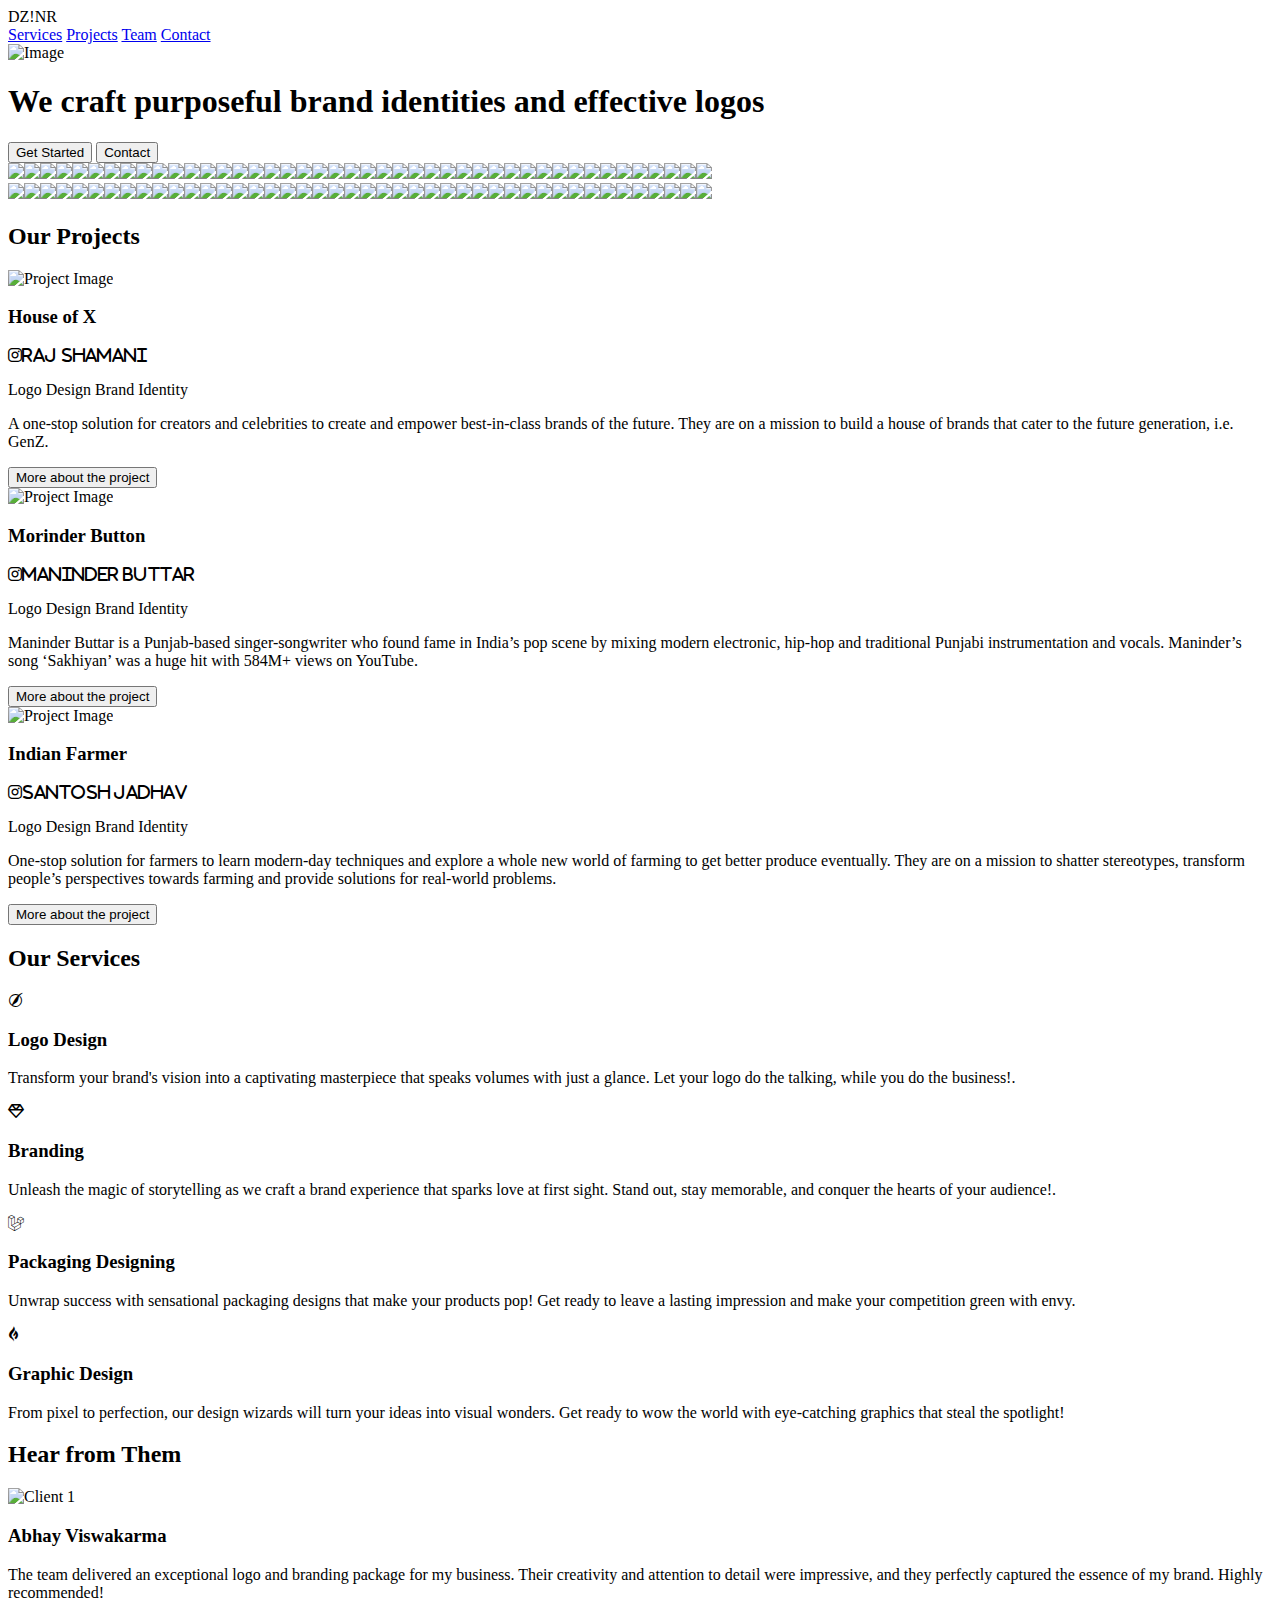
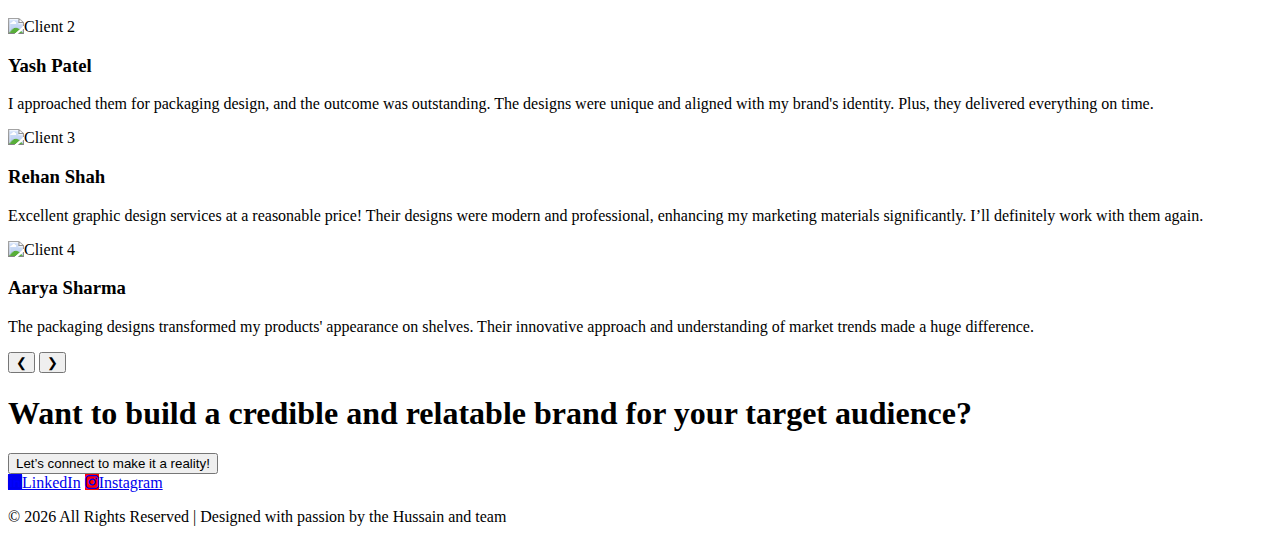
==== index.html @ 98ff3cf0 "Add files via upload" ====
<!DOCTYPE html>
<html lang="en">
<head>
    <meta charset="UTF-8">
    <meta name="viewport" content="width=device-width, initial-scale=1.0">
    <title>DZINR - Branding Website</title>
    <link rel="stylesheet" href="sty.css">
    <link href="https://fonts.googleapis.com/css2?family=Poppins:wght@400;500;600;700&display=swap" rel="stylesheet">
    <link rel="stylesheet" href="css/styles.css">
    <link rel="stylesheet" href="css/icon.css">
   <!-- Icon.   -->
  <link href="https://cdnjs.cloudflare.com/ajax/libs/font-awesome/6.0.0-beta3/css/all.min.css" rel="stylesheet">

</head>
<body>
    <!-- Header -->
    <header>
    <div class="logo">DZ!NR</div>
    <nav class="navbar">
        <a href="#services">Services</a>
        <a href="#projects">Projects</a>
        <a href="#team">Team</a>
        <a href="contact.html">Contact</a>
    </nav>
    <div class="hamburger">
        <span></span>
        <span></span>
        <span></span>
    </div>
</header>

    <!-- Hero Section -->
    <section class="hero">
        <img src="img/im.png" alt="Image" class="hero-image">
        <h1>We craft purposeful brand identities and effective logos</h1>
        <div class="hero-buttons">
            <button class="btn-primary">Get Started</button>
            <button class="btn-secondary">Contact</button>
        </div>
    </section>

    <!-- Infinity Loop Section -->
     <div class="bg">
        <div class="row-container">
            <div class="row icons-left-right"></div>
            <div class="row icons-right-left"></div>
        </div>
    </div>

    <!-- Projects -->
    <section id="projects" class="projects">
        <h2>Our Projects</h2>        
    <section class="project-section">
        <div class="project-card">
            <img src="img/example1.gif" alt="Project Image" class="project-image">
            <h3>House of X</h3>
            <p class="author">
                 <i class="fa-brands fa-instagram ig">Raj Shamani</i> 
            </p>
            <div class="tags">
                <span class="tag">Logo Design</span>
                <span class="tag">Brand Identity</span>
            </div>
            <p class="description">
                A one-stop solution for creators and celebrities to create and empower best-in-class brands of the future. They are on a mission to build a house of brands that cater to the future generation, i.e. GenZ.
            </p>
            <button class="project-button">More about the project</button>
        </div>

        <div class="project-card">
            <img src="img/example2.gif" alt="Project Image" class="project-image">
            <h3>Morinder Button</h3>
            <p class="author">
                <i class="fa-brands fa-instagram ig">Maninder Buttar</i> 
            </p>
            <div class="tags">
                <span class="tag">Logo Design</span>
                <span class="tag">Brand Identity</span>
            </div>
            <p class="description">
                Maninder Buttar is a Punjab-based singer-songwriter who found fame in India’s pop scene by mixing modern electronic, hip-hop and traditional Punjabi instrumentation and vocals. Maninder’s song ‘Sakhiyan’ was a huge hit with 584M+ views on YouTube.
            </p>
            <button class="project-button">More about the project</button>
        </div>

        <div class="project-card">
            <img src="img/example3.gif" alt="Project Image" class="project-image">
            <h3>Indian Farmer</h3>
            <p class="author">
                 <i class="fa-brands fa-instagram ig">Santosh Jadhav</i> 
            </p>
            <div class="tags">
                <span class="tag">Logo Design</span>
                <span class="tag">Brand Identity</span>
            </div>
            <p class="description">
                One-stop solution for farmers to learn modern-day techniques and explore a whole new world of farming to get better produce eventually. They are on a mission to shatter stereotypes, transform people’s perspectives towards farming and provide solutions for real-world problems.
            </p>
            <button class="project-button">More about the project</button>
        </div>
     </section>
    </section>

    <!-- Services -->
    <section id="services" class="services">
        <h2>Our Services</h2>
        <div class="service-container">
            <div class="service-card">
                <i class="fa-brands fa-pied-piper custom-icon"></i>
                <h3>Logo Design</h3>
                <p>Transform your brand's vision into a captivating masterpiece that speaks volumes with just a glance. Let your logo do the talking, while you do the business!.</p>
            </div>
            <div class="service-card">
                <i class="fa-regular fa-gem custom-icon"></i>
                <h3>Branding</h3>
                <p>Unleash the magic of storytelling as we craft a brand experience that sparks love at first sight. Stand out, stay memorable, and conquer the hearts of your audience!.</p>
            </div>
            <div class="service-card">
                <i class="fa-brands fa-laravel custom-icon" ></i>
                <h3>Packaging Designing</h3>
                <p>Unwrap success with sensational packaging designs that make your products pop! Get ready to leave a lasting impression and make your competition green with envy.</p>
            </div>
            <div class="service-card">
                <i class="fa-brands fa-gripfire custom-icon"></i>
                <h3>Graphic Design</h3>
                <p>From pixel to perfection, our design wizards will turn your ideas into visual wonders. Get ready to wow the world with eye-catching graphics that steal the spotlight!</p>
            </div>
        </div>
    </section>

    <!-- Review section -->
    <section id="testimonials" class="testimonials">
    <h2>Hear from Them</h2>
    <div class="slideshow-container">
        <div class="review-card">
            <img src="img/c1.jpg" alt="Client 1" class="Cimg">
            <h3>Abhay Viswakarma</h3>
            <p>The team delivered an exceptional logo and branding package for my business. Their creativity and attention to detail were impressive, and they perfectly captured the essence of my brand. Highly recommended!</p>
        </div>
        <div class="review-card">
            <img src="img/c2.jpg" alt="Client 2" class="Cimg">
            <h3>Yash Patel</h3>
            <p>I approached them for packaging design, and the outcome was outstanding. The designs were unique and aligned with my brand's identity. Plus, they delivered everything on time.</p>
        </div>
        <div class="review-card">
            <img src="img/c3.jpg" alt="Client 3" class="Cimg">
            <h3>Rehan Shah</h3>
            <p>Excellent graphic design services at a reasonable price! Their designs were modern and professional, enhancing my marketing materials significantly. I’ll definitely work with them again.</p>
        </div>
        <div class="review-card">
            <img src="img/c4.jpg" alt="Client 4" class="Cimg">
            <h3>Aarya Sharma</h3>
            <p>The packaging designs transformed my products' appearance on shelves. Their innovative approach and understanding of market trends made a huge difference.</p>
        </div>
        <button class="prev" onclick="changeSlide(-1)">&#10094;</button>
        <button class="next" onclick="changeSlide(1)">&#10095;</button>
    </div>
</section>
        
    

    <div class="lastp">
    <h1>Want to build a credible and relatable brand for your target audience?</h1>
    <button onclicked="contact.html" class="btnls">Let’s connect to make it a reality!</button>
    </div>
                  
  <!-- Footer Section -->
  <section class="footer">
       <div class="social-links" >
            <a href="#"><i class="fa-brands fa-linkedin" style=" background-color: blue;"></i>LinkedIn</a>
            <a href="#"><i class="fa-brands fa-instagram" style="background-color: red;"></i>Instagram</a>
        </div>
    <div class="container">
      <p>&copy; <span id="displayYear"></span> All Rights Reserved | Designed with passion by the Hussain and team</p>
    </div>
  </section>
  <!-- End Footer Section -->
     
    <script>
     function getYear() {
    var currentDate = new Date();
    var currentYear = currentDate.getFullYear();
    document.querySelector("#displayYear").innerHTML = currentYear;
}

getYear();
      </script>

    <script src="script.js"></script>
</body>
</html>
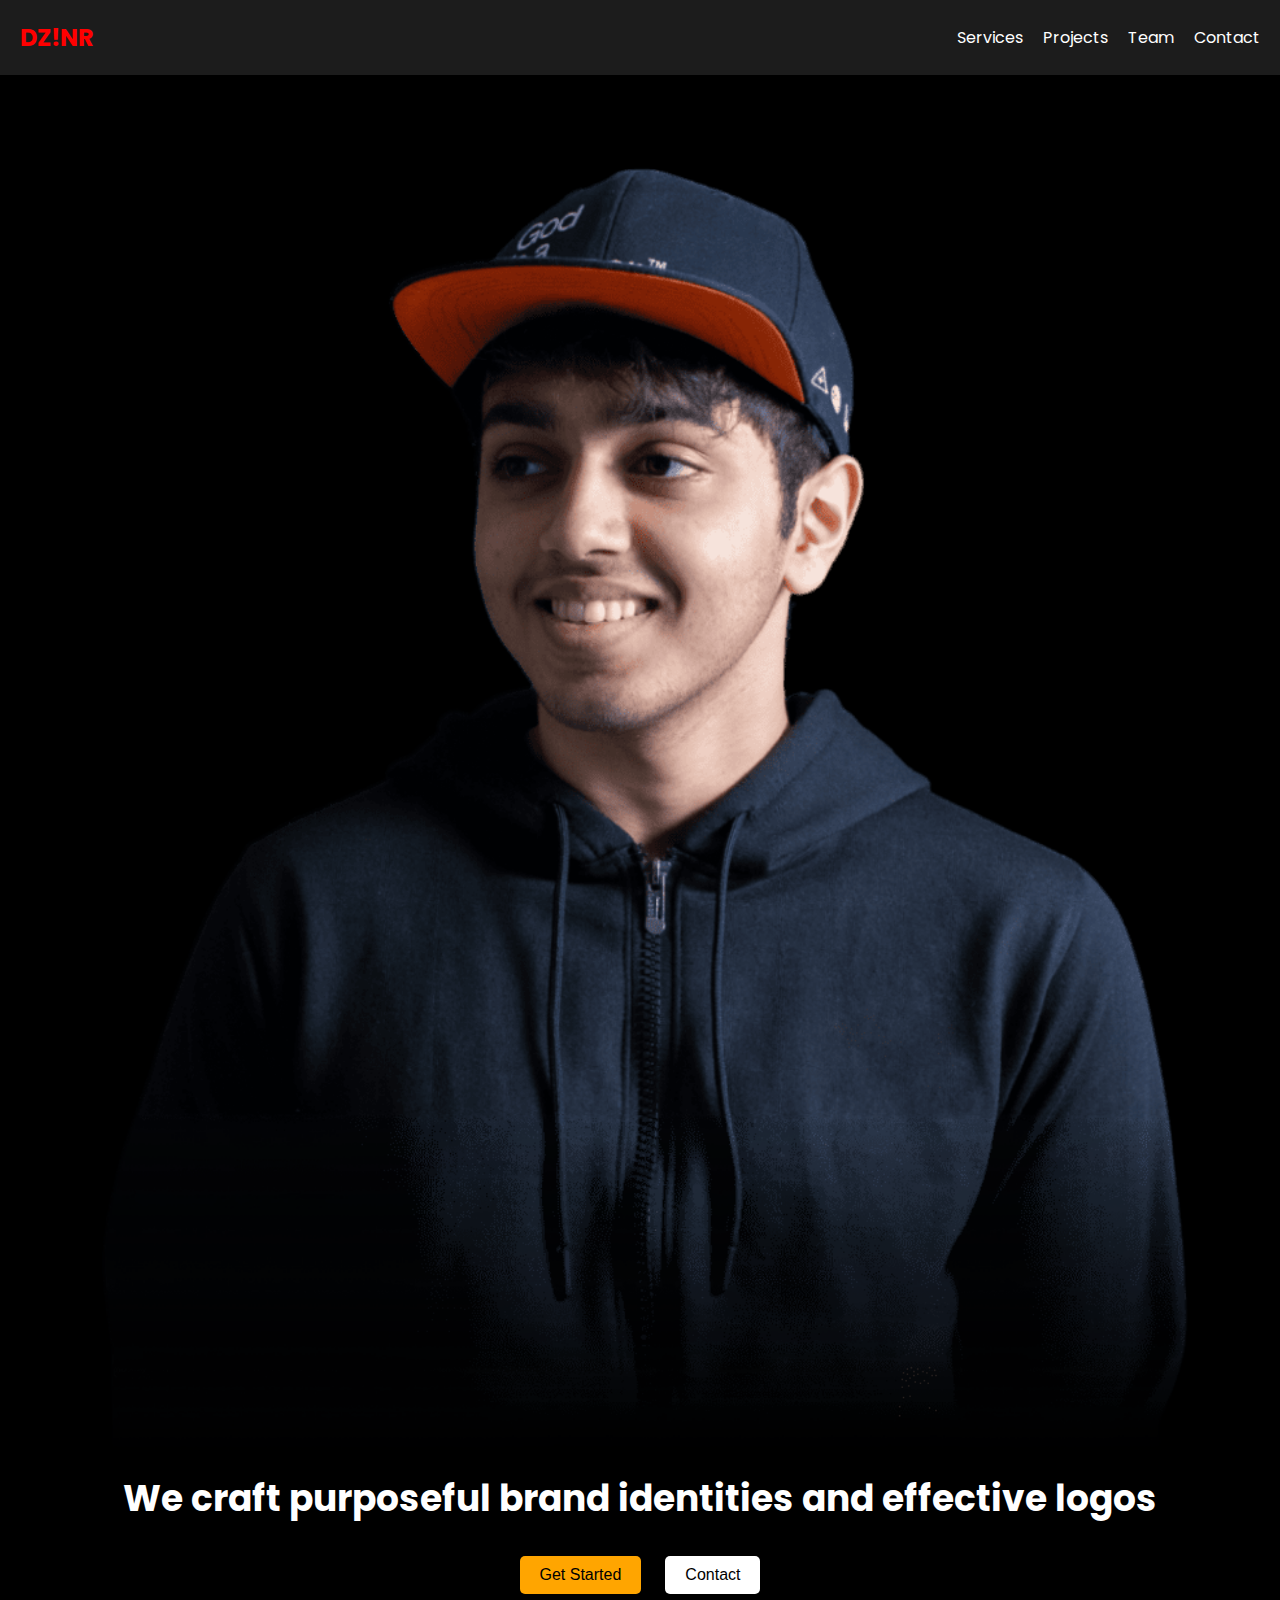
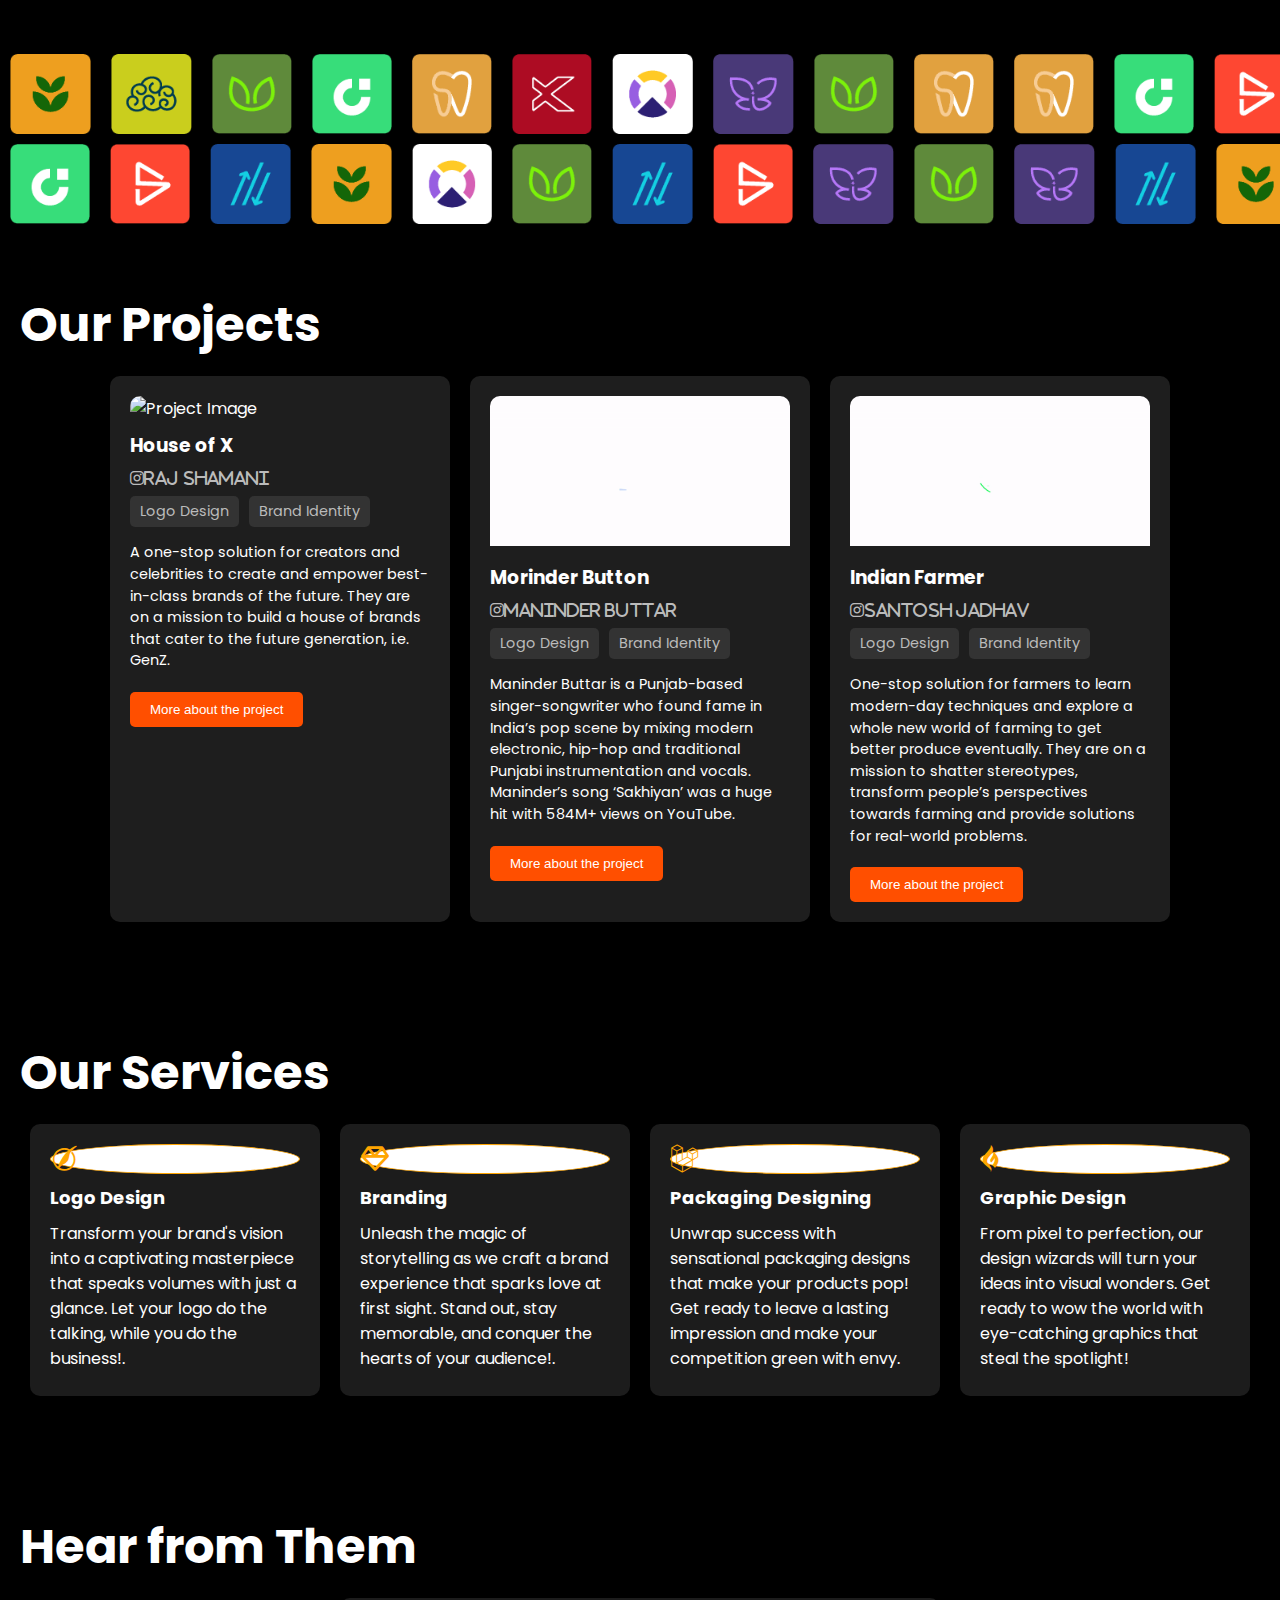
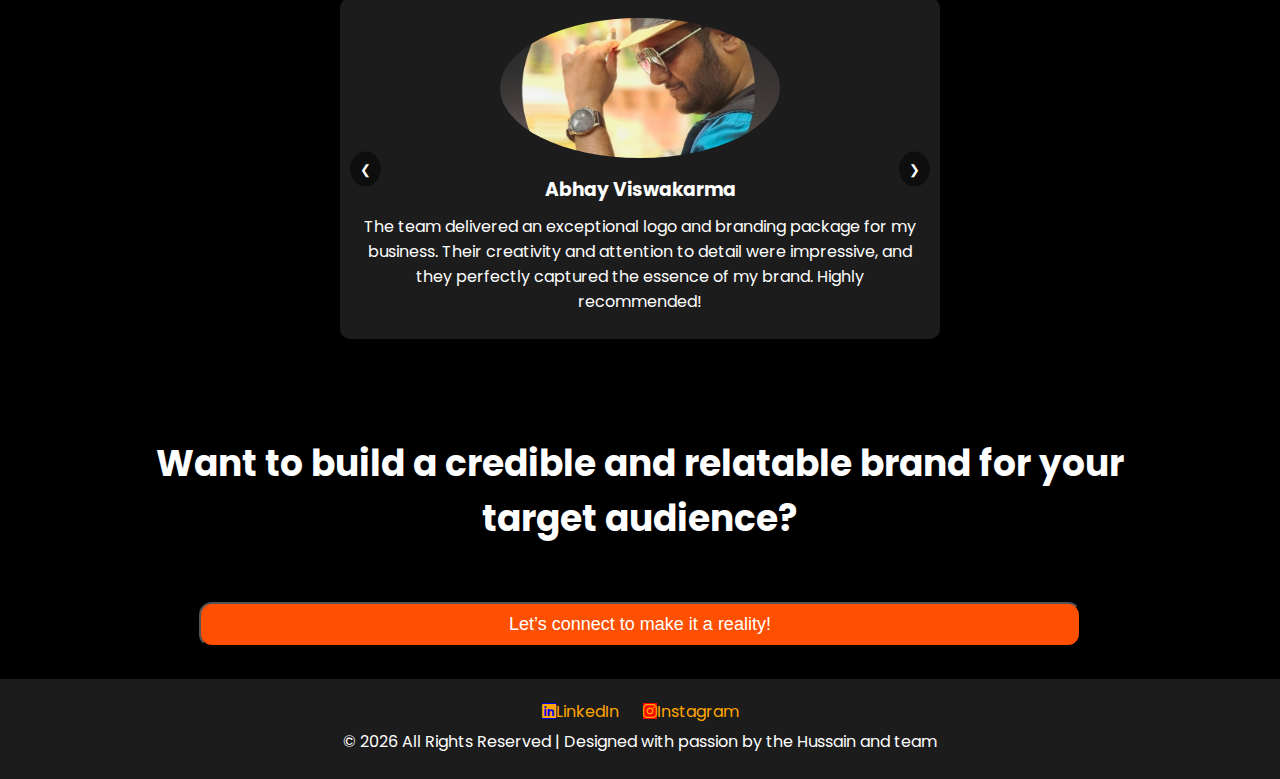
==== commit 780bee84: "Update index.html" ====
--- a/index.html
+++ b/index.html
@@ -35,7 +35,7 @@
         <h1>We craft purposeful brand identities and effective logos</h1>
         <div class="hero-buttons">
             <button class="btn-primary">Get Started</button>
-            <button class="btn-secondary">Contact</button>
+            <button onclick="window.location.href='contact.html';" class="btn-secondary">Contact</button>
         </div>
     </section>
 
@@ -161,7 +161,7 @@
 
     <div class="lastp">
     <h1>Want to build a credible and relatable brand for your target audience?</h1>
-    <button onclicked="contact.html" class="btnls">Let’s connect to make it a reality!</button>
+    <button onclick="window.location.href='contact.html';" class="btnls">Let’s connect to make it a reality!</button>
     </div>
                   
   <!-- Footer Section -->
@@ -188,4 +188,4 @@
 
     <script src="script.js"></script>
 </body>
-</html>+</html>
--- a/css/styles.css
+++ b/css/styles.css
@@ -0,0 +1,413 @@
+/* General Styles */
+body {
+    font-family: 'Poppins', sans-serif;
+    margin: 0;
+    padding: 0;
+    color: white;
+    background-color: black;
+}
+
+h1, h2, h3 {
+    margin: 10px 0;
+}
+
+p {
+    margin: 5px 0;
+}
+.custom-icon {
+   color: orange; 
+   font-size: 28px; 
+   background-color: white; 
+   border-radius: 50%; 
+   border: 1px solid orange; 
+}
+ 
+
+ /* Navbar */
+header {
+    display: flex;
+    justify-content: space-between;
+    align-items: center;
+    padding: 20px;
+    background-color: #1c1c1c;
+    position: sticky;
+    top: 0;
+    z-index: 1000;
+}
+
+header .logo {
+    font-size: 24px;
+    font-weight: bold;
+    color: red;
+}
+
+header .navbar {
+    display: flex;
+    gap: 20px;
+}
+
+header .navbar a {
+    text-decoration: none;
+    color: white;
+    font-size: 16px;
+    transition: color 0.3s;
+}
+
+header .navbar a:hover {
+    color: orange;
+}
+
+/* Hamburger Menu */
+.hamburger {
+    display: none;
+    flex-direction: column;
+    gap: 5px;
+    cursor: pointer;
+}
+
+.hamburger span {
+    display: block;
+    width: 25px;
+    height: 3px;
+    background-color: white;
+    transition: transform 0.3s ease;
+}
+
+/* Responsive Styles */
+@media (max-width: 768px) {
+    header .navbar {
+        display: none; /* Hide navbar links */
+        flex-direction: column;
+        gap: 10px;
+        position: absolute;
+        top: 70px;
+        right: 20px;
+        width: 80%;
+        background-color: #1c1c1c;
+        padding: 20px;
+        border-radius: 8px;
+        box-shadow: 0 4px 6px rgba(0, 0, 0, 0.3);
+    }
+
+    header .navbar.active {
+        display: flex; /* Show navbar links on toggle */
+    }
+
+    .hamburger {
+        display: flex; /* Show hamburger menu icon */
+    }
+
+    .hamburger.active span:nth-child(1) {
+        transform: rotate(45deg) translate(5px, 5px);
+    }
+
+    .hamburger.active span:nth-child(2) {
+        opacity: 0; /* Hide middle bar */
+    }
+
+    .hamburger.active span:nth-child(3) {
+        transform: rotate(-45deg) translate(5px, -5px);
+    }
+}
+
+/* Hero Section */
+.hero {
+    text-align: center;
+    padding: 50px;
+    background-color: #black;
+}
+
+.hero img{
+    width:100%;
+}
+.hero h1 {
+    font-size: 36px;
+    margin-bottom: 20px;
+}
+
+.hero-buttons button {
+    margin: 10px;
+    padding: 10px 20px;
+    border: none;
+    background-color: orange;
+    color: black;
+    cursor: pointer;
+    font-size: 16px;
+    border-radius: 5px;
+}
+
+.hero-buttons .btn-secondary {
+    background-color: white;
+    color: black;
+}
+
+/* Projects Section */
+.projects {
+    padding: 50px 20px;
+    text-align: left;
+}
+
+.project-container {
+    display: flex;
+    justify-content: center;
+    gap: 20px;
+    flex-wrap: wrap;
+}
+
+.project-card {
+    background-color: #1c1c1c;
+    padding: 20px;
+    border-radius: 10px;
+    width: 250px;
+}
+
+/* Services Section */
+.services {
+    padding: 50px 20px;
+    text-align: left;
+}
+.services h3{
+    font-weight:bold; 
+    font-size:18px;
+}
+.service-container {
+    display: flex;
+    justify-content: center;
+    gap: 20px;
+    flex-wrap: wrap;
+}
+
+.service-card {
+    background-color: #1c1c1c;
+    padding: 20px;
+    border-radius: 10px;
+    width: 250px;
+}
+.service-card i{
+    display:block;
+    margin-bottom: 5px;
+}
+
+.service-card:hover {
+    transform: translateY(-3px);
+    box-shadow: 0 0 10px rgba(255, 79, 0, 0.3), 
+                0 0 5px rgba(255, 79, 0, 0.2) inset;
+}
+
+
+/* OUR Project*/
+.project-section {
+    display: flex;
+    flex-wrap: wrap;
+    gap: 20px;
+    justify-content: center;
+}
+
+.project-card {
+    background: #1e1e1e;
+    border-radius: 10px;
+    box-shadow: 0 4px 6px rgba(0, 0, 0, 0.3);
+    overflow: hidden;
+    width: 300px;
+    text-align: left;
+    padding: 20px;
+    transition: transform 0.3s ease;
+}
+
+.project-card:hover {
+    transform: translateY(-10px);
+}
+
+.project-image {
+    width: 100%;
+    height: 150px;
+    object-fit: cover;
+    border-radius: 10px 10px 0 0;
+}
+
+h2 {
+    font-size: 3em;
+    margin: 15px 0;
+    font-weigth:bold;
+    display: flex;
+    flex-direction: left;
+    
+}
+
+.author {
+    display: flex;
+    align-items: center;
+    justify-content: left;
+    gap: 10px;
+    margin-bottom: 10px;
+    color: #bbbbbb;
+}
+
+.tags {
+    display: flex;
+    gap: 10px;
+    justify-content: left;
+    flex-wrap: wrap;
+    margin-bottom: 15px;
+}
+
+.tag {
+    background: #333333;
+    border-radius: 5px;
+    padding: 5px 10px;
+    font-size: 0.9rem;
+    color: #bbbbbb;
+}
+
+.description {
+    font-size: 0.9rem;
+    line-height: 1.5;
+    margin-bottom: 20px;
+}
+
+.project-button {
+    background: #ff4f00;
+    color: #ffffff;
+    border: none;
+    margin: 0px auto;  
+    padding: 10px 20px;
+    border-radius: 5px;
+    cursor: pointer;
+    transition: background 0.3s ease;
+}
+
+.project-button:hover {
+    background: #ff6f30;
+}
+.project-card {
+    background: #1e1e1e;
+    border-radius: 10px;
+    box-shadow: 0 4px 6px rgba(0, 0, 0, 0.3);
+    overflow: hidden;
+    width: 300px;
+    text-align: left;
+    padding: 20px;
+    transition: transform 0.3s ease, box-shadow 0.3s ease;
+}
+    
+
+.project-card:hover {
+    transform: translateY(-10px);
+    box-shadow: 0 0 10px rgba(255, 255, 255, 0.3), 
+                0 0 5px rgba(255, 255, 255, 0.2) inset;
+}
+/*End OF Project*/
+/* last button*/
+.lastp{
+   padding: 7px 10px;
+   margin: 5px 0px;
+   display: flex;
+   flex-direction: column;
+   justify-contain: center;
+   align-item: center;
+   text-align:center;
+}
+.lastp h1{
+    font-size: 36px;
+    margin-bottom: 20px;
+    padding: 2% 10%;
+}
+.btnls{
+    margin: 10px auto;
+    text-align:center;
+    background-color: #ff4f00;
+    color: #ffffff;
+    cursor:pointer;
+    border-radius: 13px;
+    width:70%;
+    padding: 10px 6px;
+    font-weigth: bold;
+    font-size: 18px;
+    margin-bottom: 20px;
+
+}
+.btnls:hover {
+    background: #ff6f30;
+}
+
+/* Testimonials Section */
+.testimonials {
+    padding: 50px 20px;
+    text-align: center;
+}
+
+.slideshow-container {
+    position: relative;
+    max-width: 600px;
+    margin: auto;
+    overflow: hidden;
+}
+
+.review-card {
+    display: none;
+    text-align: center;
+    background-color: #1c1c1c;
+    color: #fff;
+    padding: 20px;
+    border-radius: 10px;
+    width: 100%;
+    box-sizing: border-box;
+}
+
+.review-card.active {
+    display: block;
+}
+
+.review-card img {
+    width: 50%;
+    height: 140px;
+    object-fit: cover;
+    border-radius: 50%;
+}
+
+.review-card h3 {
+    font-weight: bold;
+}
+
+.prev, .next {
+    position: absolute;
+    top: 50%;
+    transform: translateY(-50%);
+    background-color: rgba(0, 0, 0, 0.5);
+    color: white;
+    border: none;
+    padding: 10px;
+    cursor: pointer;
+    border-radius: 50%;
+}
+
+.prev {
+    left: 10px;
+}
+
+.next {
+    right: 10px;
+}
+
+.prev:hover, .next:hover {
+    background-color: #333;
+}
+
+/*  Footer */
+.footer {
+    text-align: center;
+    padding: 20px;
+    background-color: #1c1c1c;
+}
+
+.footer a {
+    color: orange;
+    text-decoration: none;
+}
+
+.footer .social-links a {
+    margin: 0 10px;
+    text-decoration: none;
+    color: orange;
+}
+
--- a/css/icon.css
+++ b/css/icon.css
@@ -0,0 +1,59 @@
+/* Background container styling */
+.Bg {
+    background-color: #1c1c1c; /* Dark background */
+    width: 100vw; /* Ensure the container takes up full width */
+    height: 100vh; /* Full viewport height */
+    overflow: hidden; /* Prevent horizontal scrolling */
+    display: flex;
+    justify-content: center; /* Horizontally center content */
+    align-items: center; /* Vertically center content */
+    padding: 0; /* Remove padding */
+    margin: 0; /* Remove margin */
+}
+
+/* Flexbox container to hold the rows vertically */
+.row-container {
+    display: flex;
+    flex-direction: column; /* Stack the rows vertically */
+    gap: 10px; /* Slight gap between rows */
+    overflow: hidden; /* Prevent overflow */
+}
+
+/* Row with images scrolling left to right */
+.row {
+    display: flex;
+    white-space: nowrap; /* Prevent wrapping of images */
+    overflow: hidden; /* Prevent horizontal scrolling */
+}
+
+/* Styling for each image */
+.icon {
+    margin: 0 10px; /* Slight gap between images */
+    height: 80px; /* Adjust height of images */
+    max-width: 100%; /* Ensure images fit within the row */
+}
+
+/* Animations for left-to-right and right-to-left scroll */
+@keyframes moveLeftToRight {
+    0% {
+        transform: translateX(-100%); /* Start off-screen left */
+    }
+    100% {
+        transform: translateX(100%); /* End off-screen right */
+    }
+}
+
+@keyframes moveRightToLeft {
+    0% {
+        transform: translateX(100%); /* Start off-screen right */
+    }
+    100% {
+        transform: translateX(-100%); /* End off-screen left */
+    }
+}
+
+/* Adjusting the vertical position of the rows to create a slight gap */
+.icons-left-right, .icons-right-left {
+    position: relative;
+    top: 0; /* Both rows start at the top */
+  }
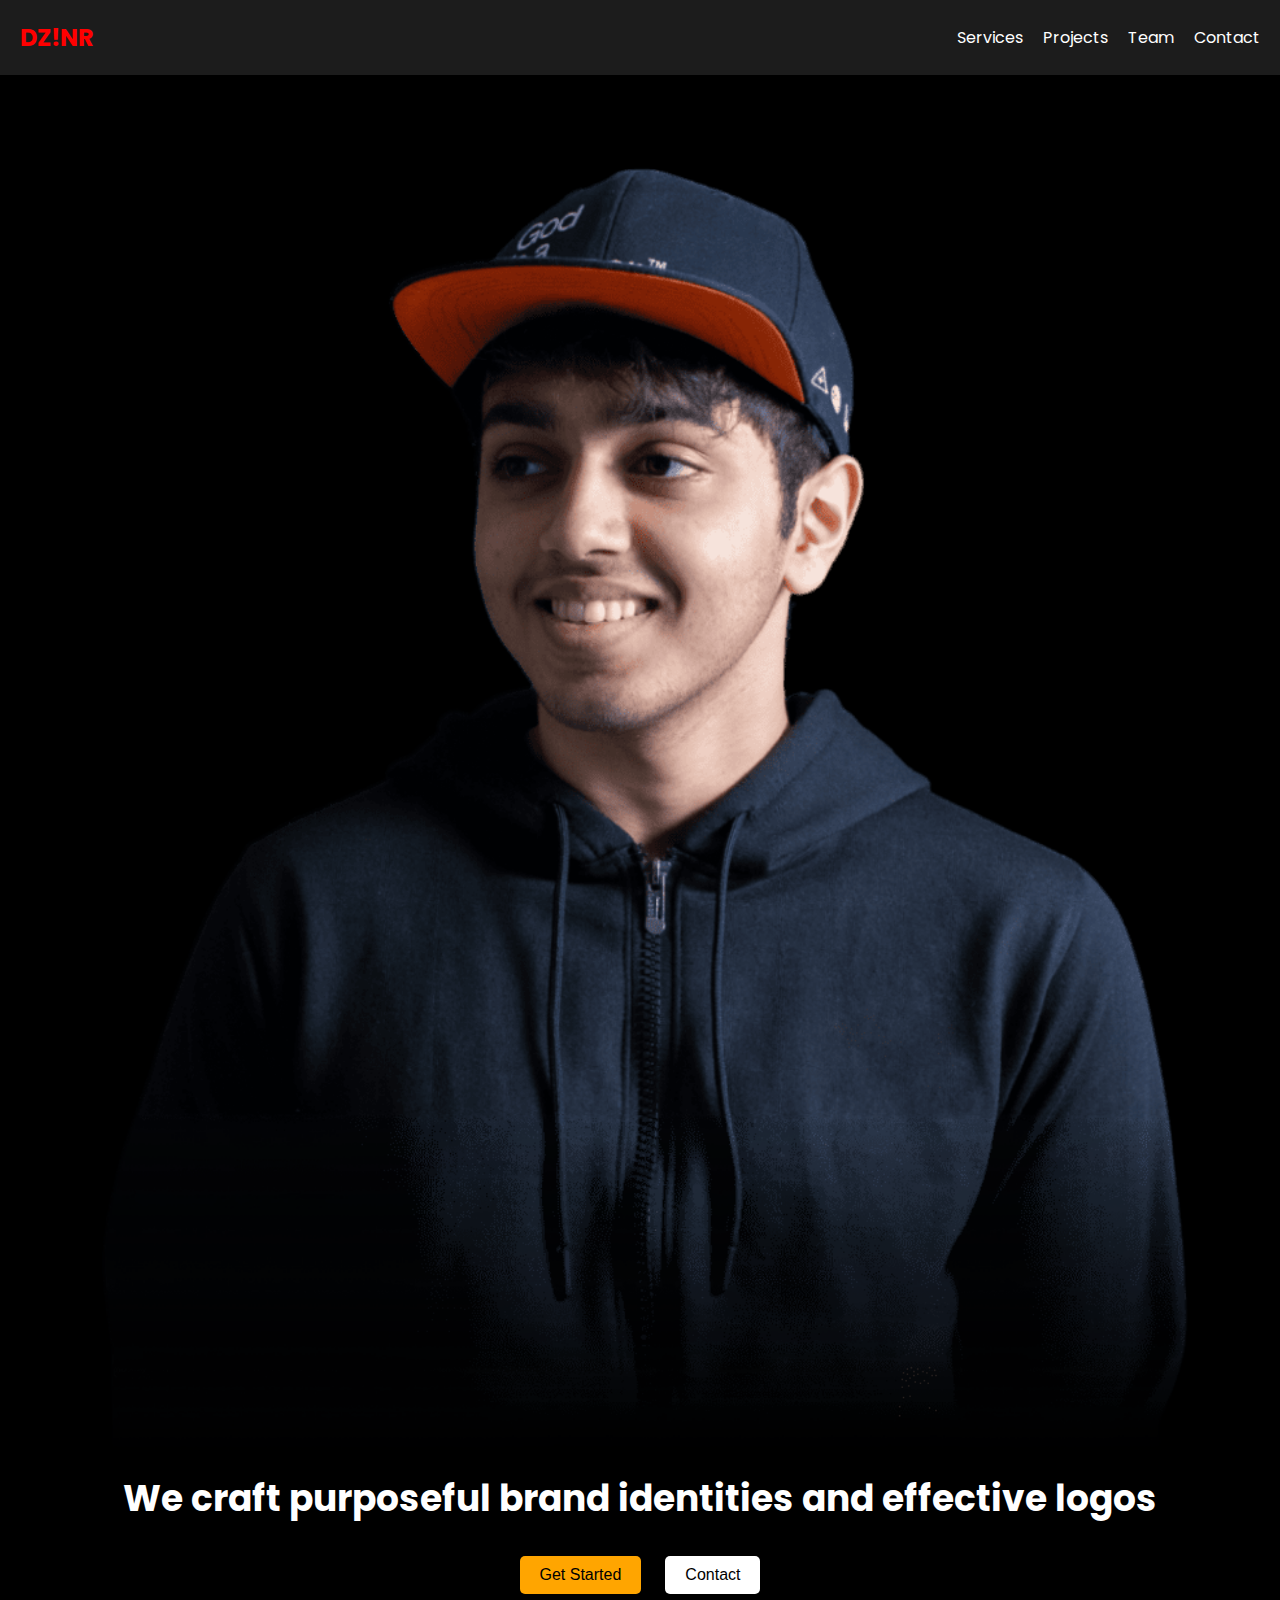
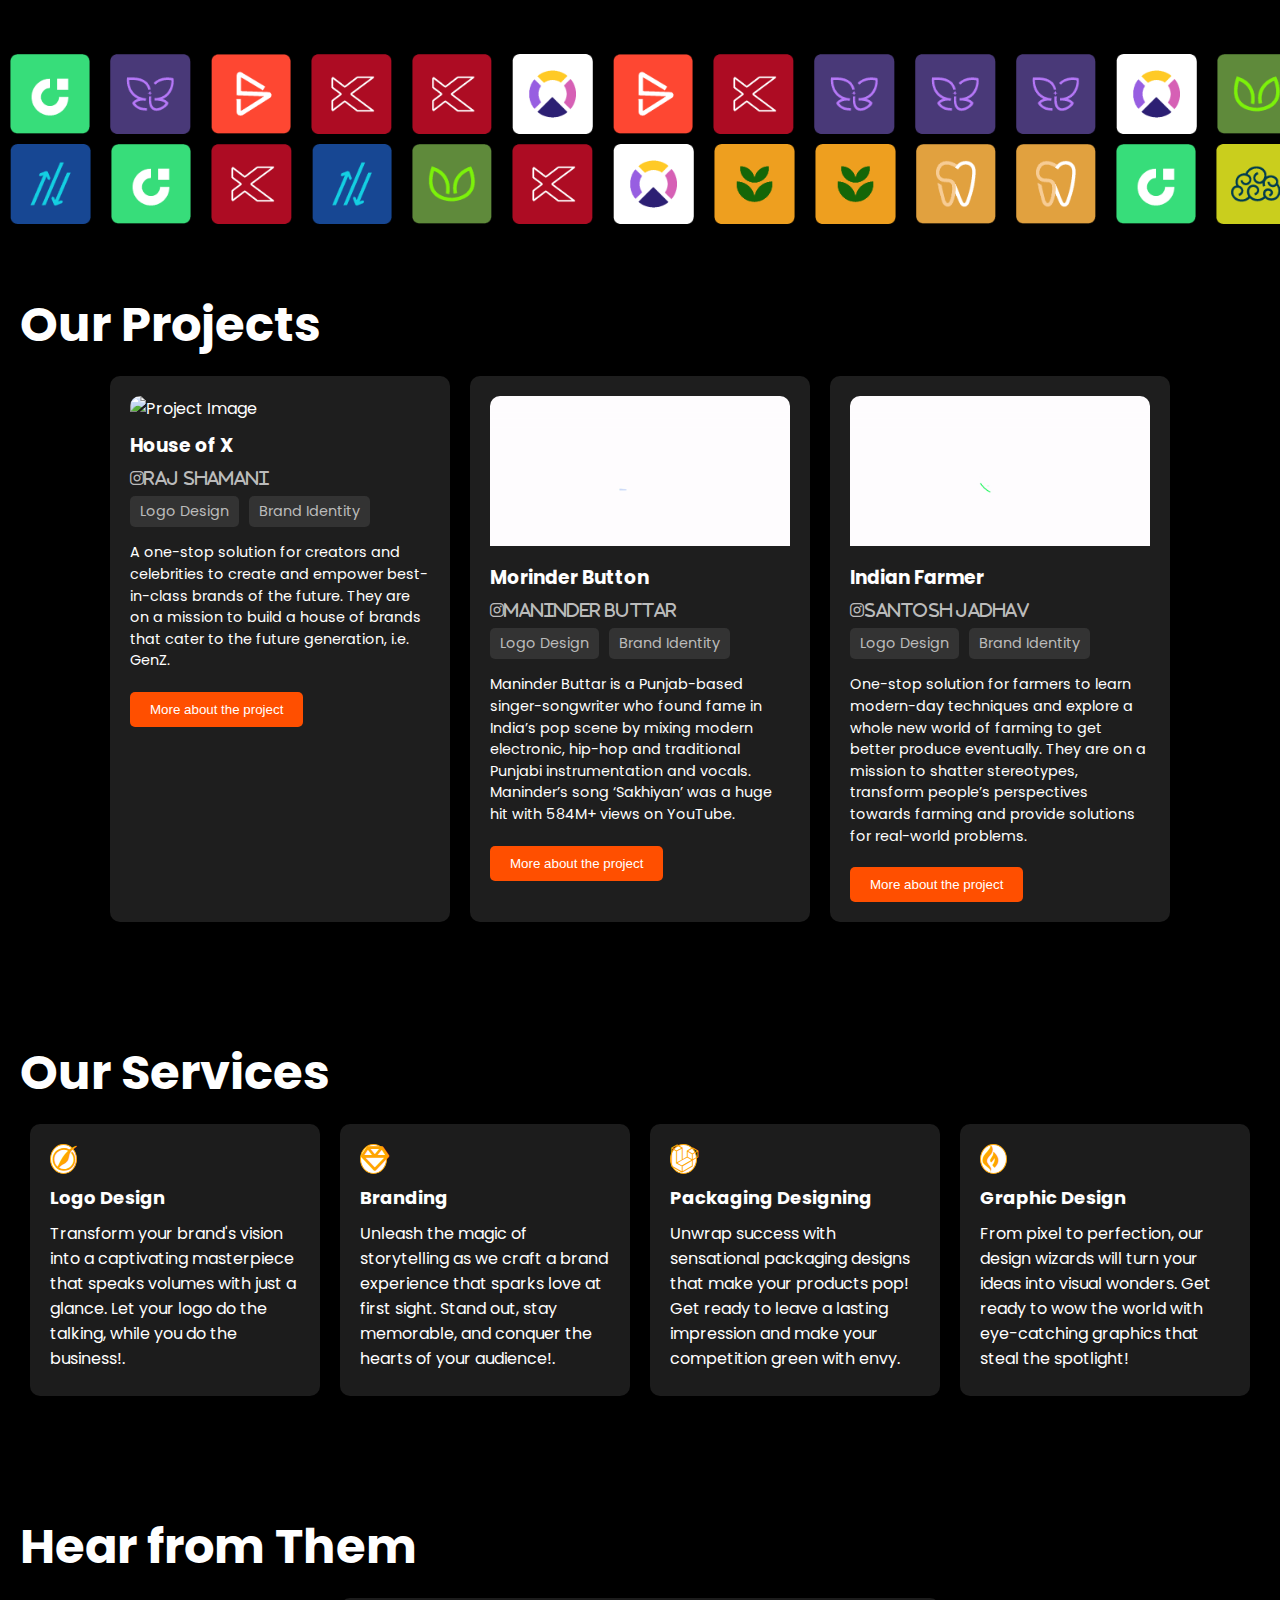
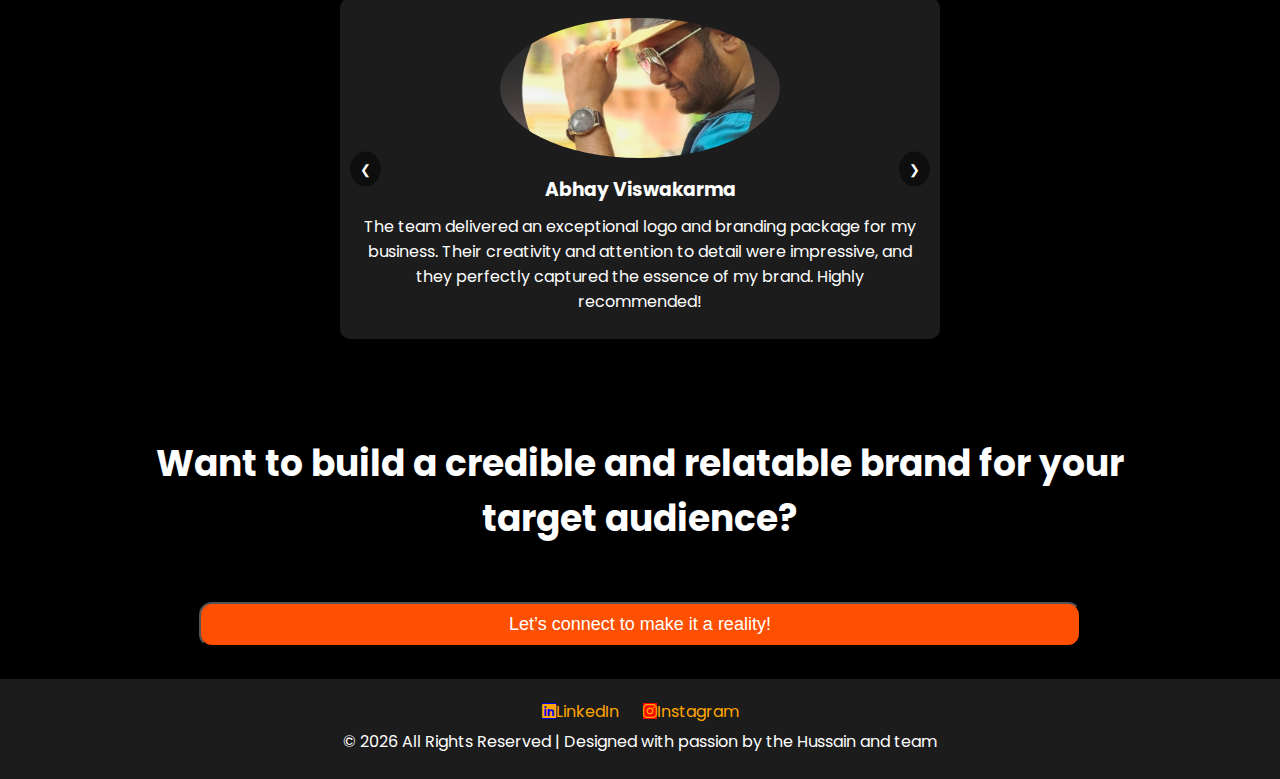
==== commit 4f3e791c: "Update index.html" ====
--- a/index.html
+++ b/index.html
@@ -139,7 +139,7 @@
         </div>
         <div class="review-card">
             <img src="img/c2.jpg" alt="Client 2" class="Cimg">
-            <h3>Yash Patel</h3>
+            <h3>Affan Farooqui</h3>
             <p>I approached them for packaging design, and the outcome was outstanding. The designs were unique and aligned with my brand's identity. Plus, they delivered everything on time.</p>
         </div>
         <div class="review-card">
--- a/css/styles.css
+++ b/css/styles.css
@@ -19,6 +19,7 @@
    font-size: 28px; 
    background-color: white; 
    border-radius: 50%; 
+   width:10%;
    border: 1px solid orange; 
 }
  
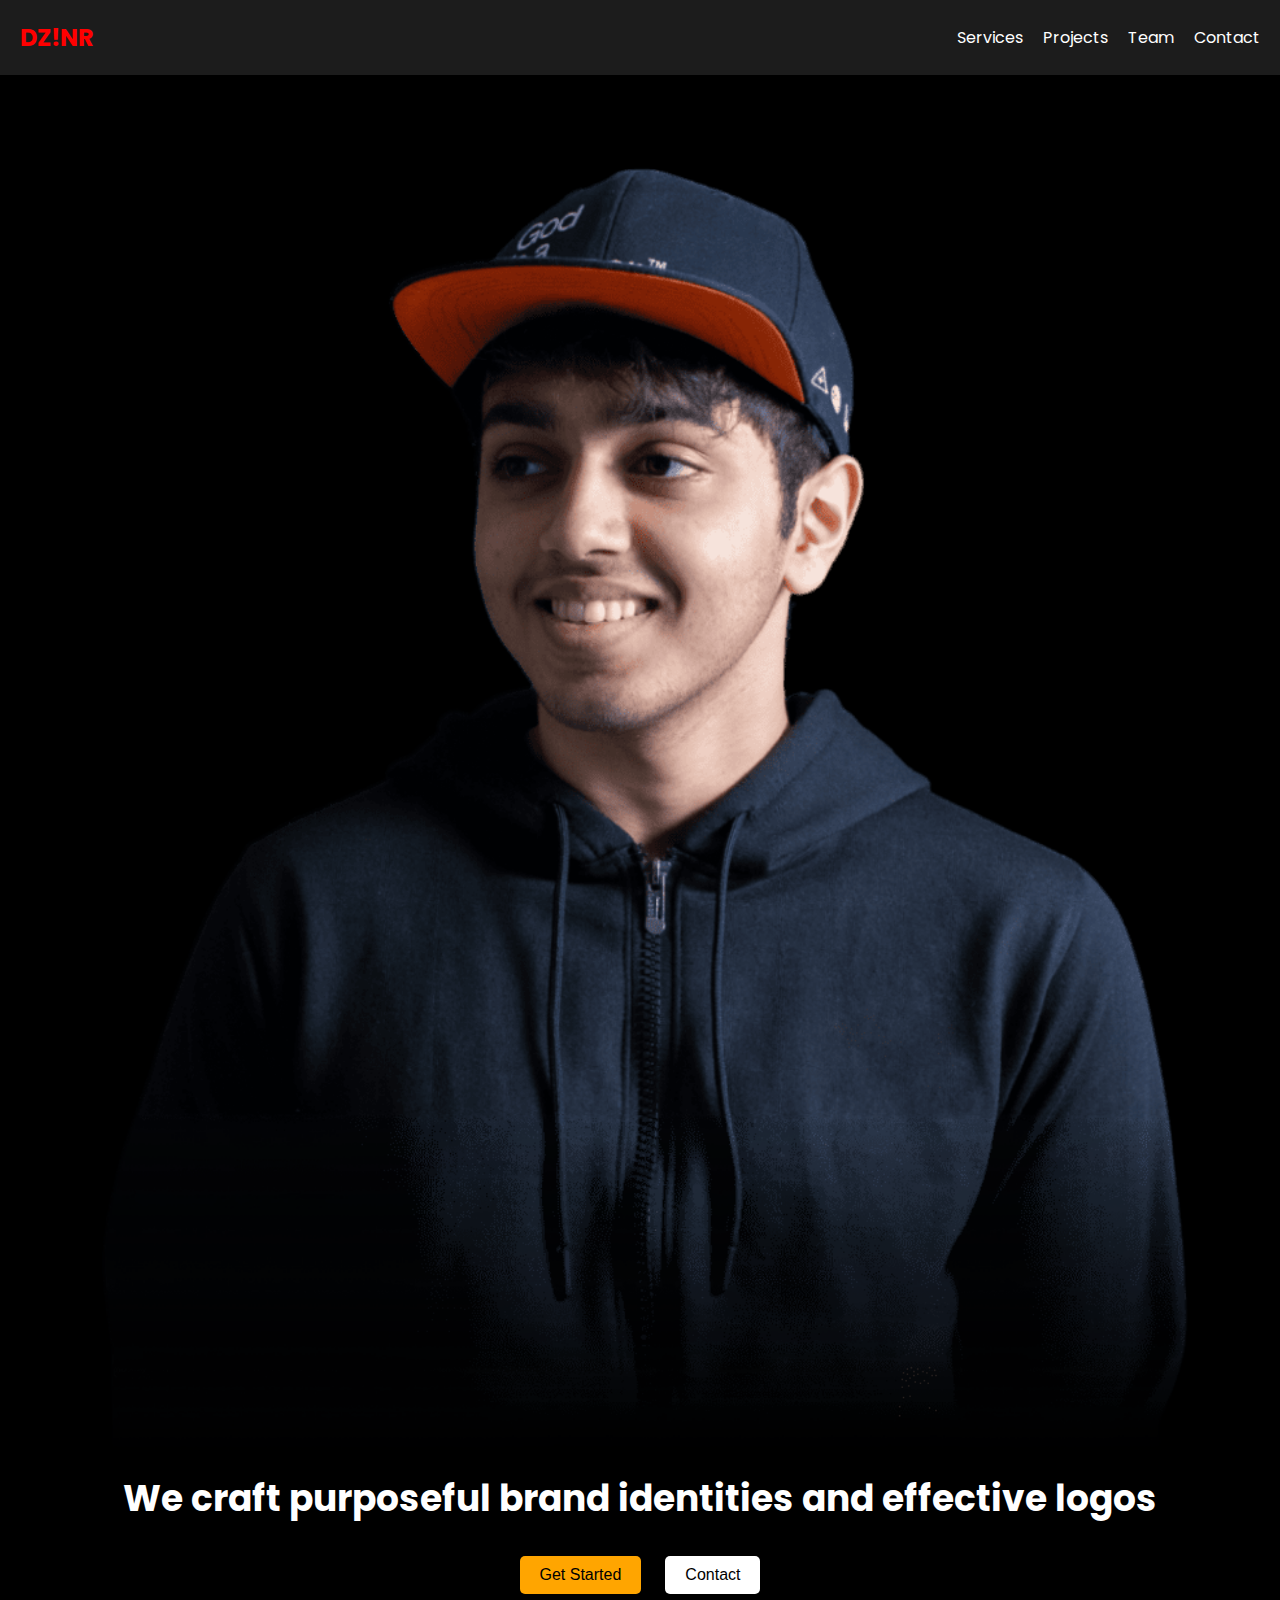
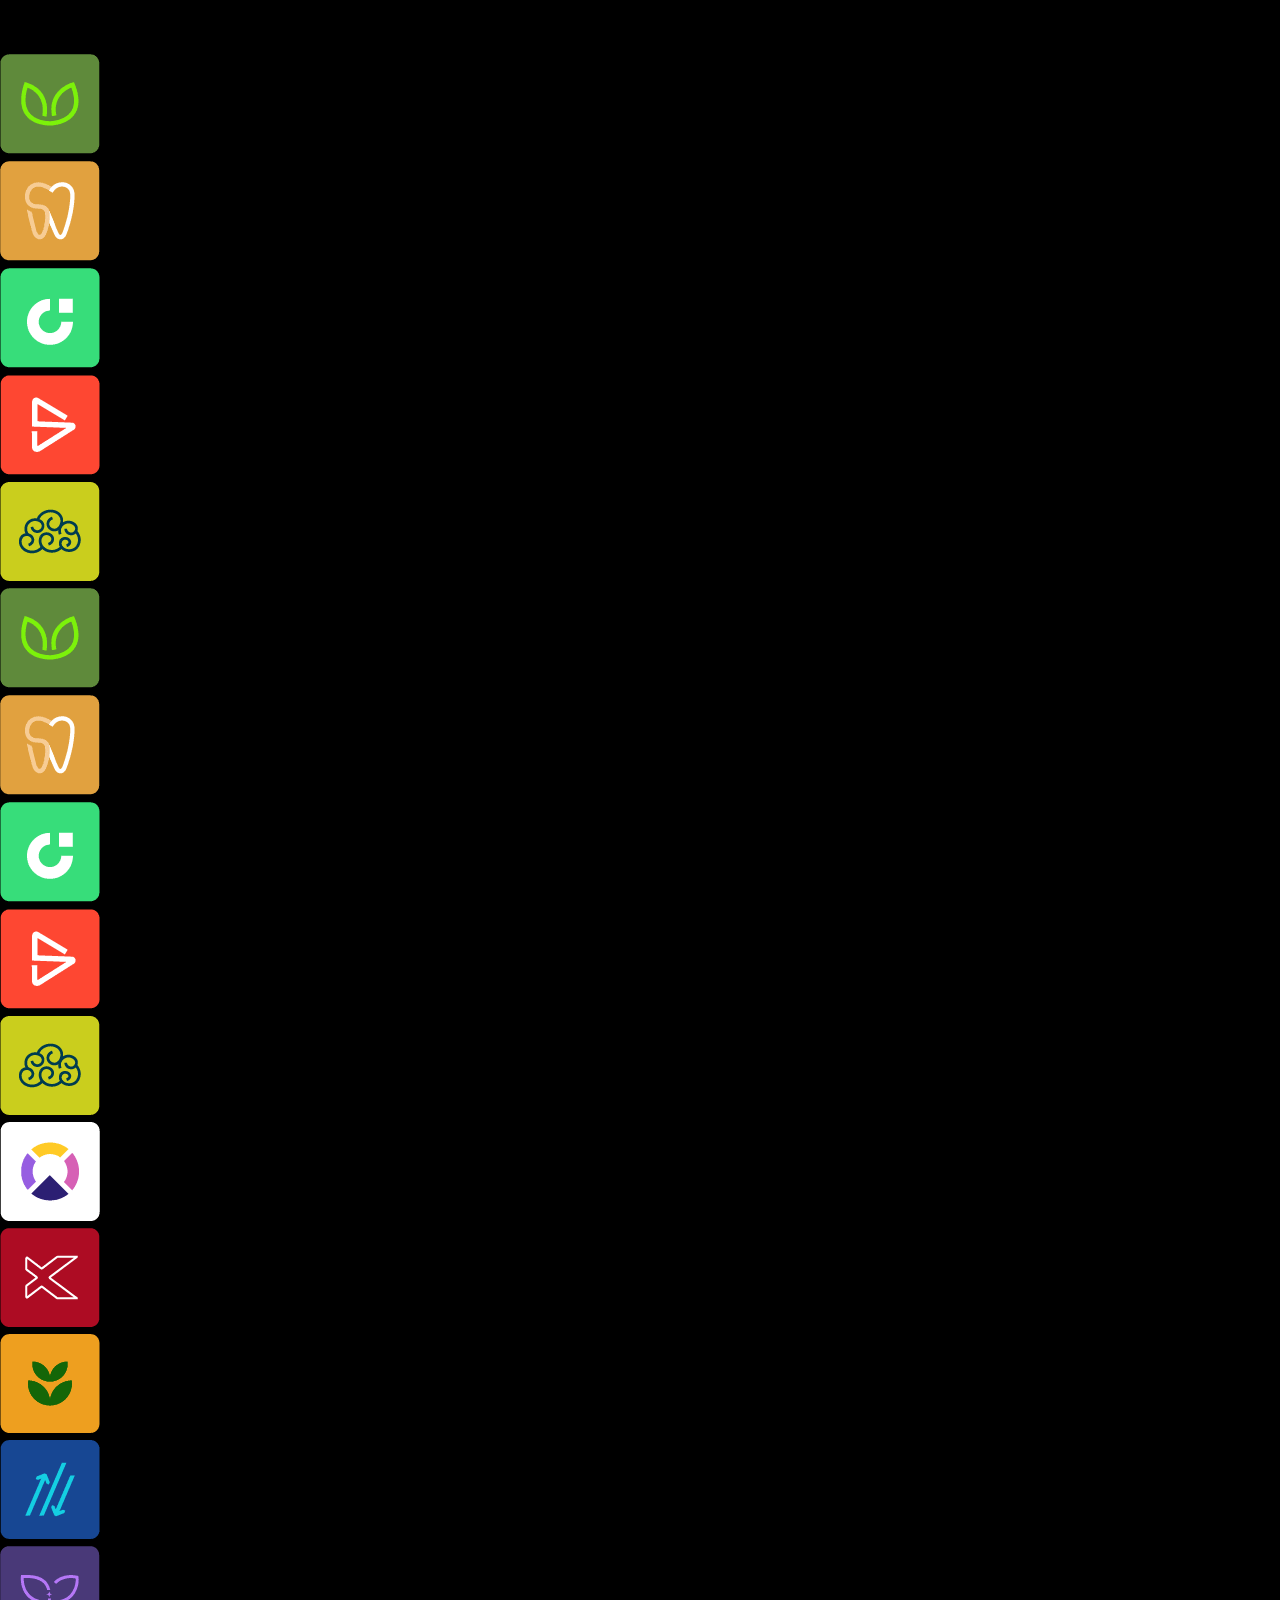
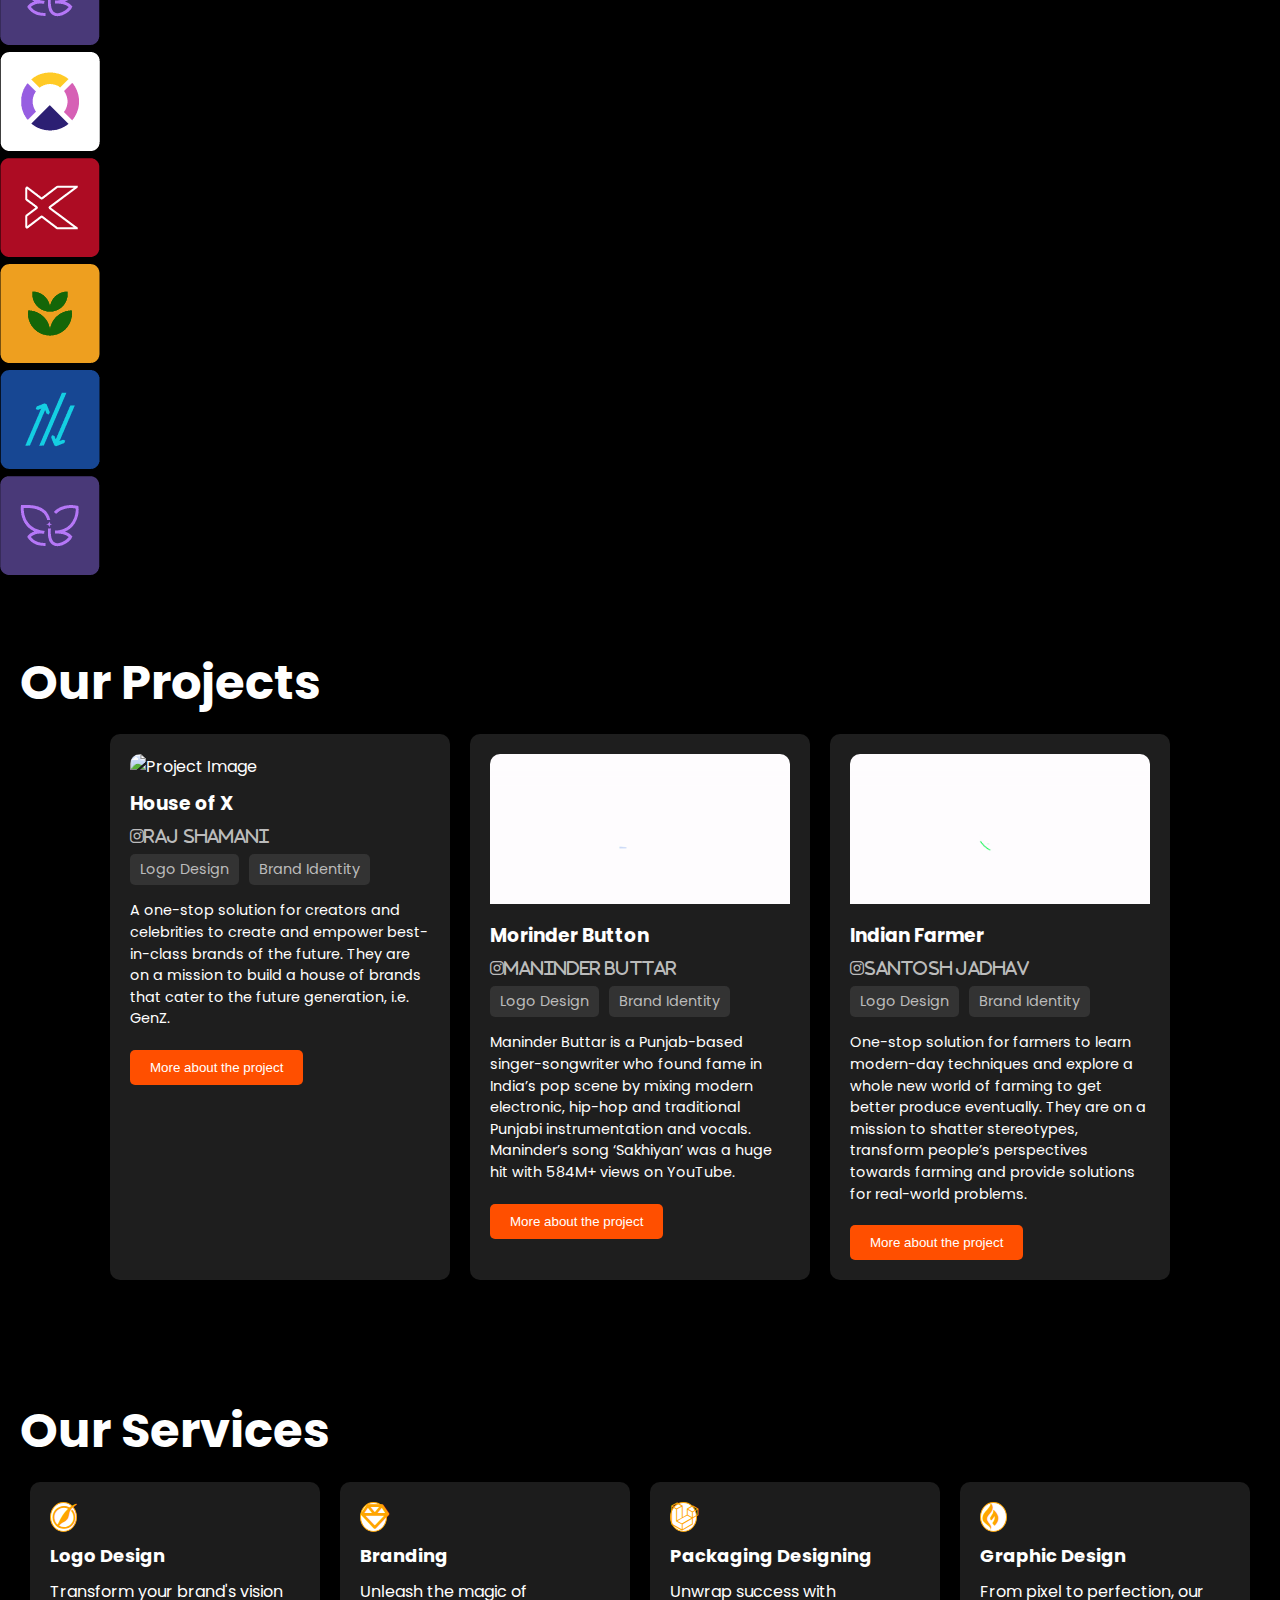
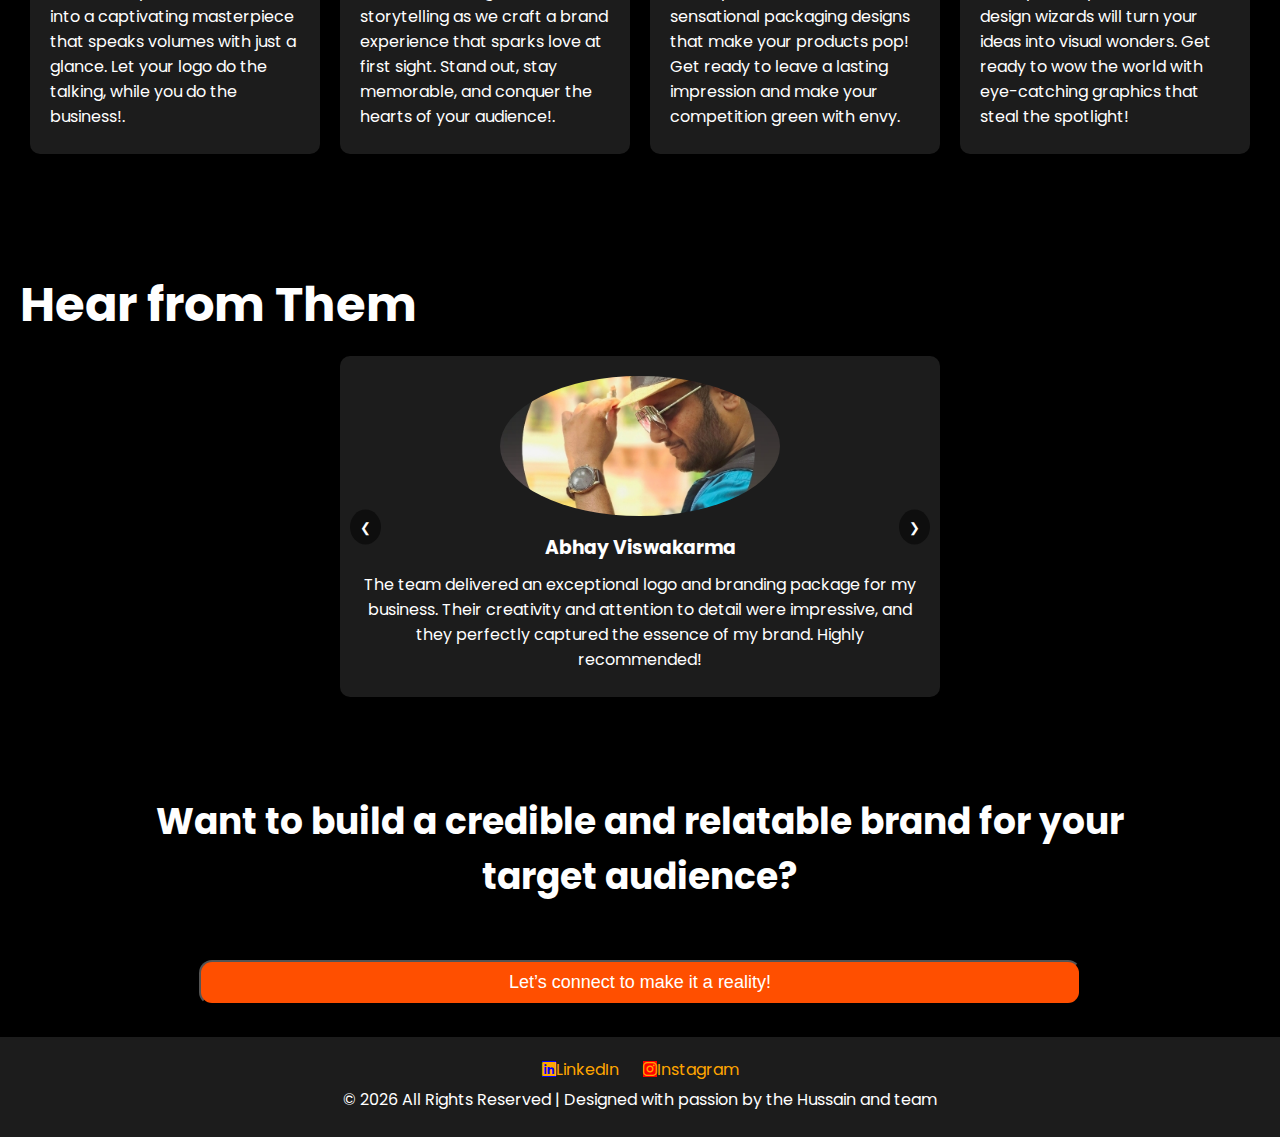
==== commit def6bf33: "Add files via upload" ====
--- a/index.html
+++ b/index.html
@@ -7,7 +7,7 @@
     <link rel="stylesheet" href="sty.css">
     <link href="https://fonts.googleapis.com/css2?family=Poppins:wght@400;500;600;700&display=swap" rel="stylesheet">
     <link rel="stylesheet" href="css/styles.css">
-    <link rel="stylesheet" href="css/icon.css">
+    <link rel="stylesheet" href="css/roll.css">
    <!-- Icon.   -->
   <link href="https://cdnjs.cloudflare.com/ajax/libs/font-awesome/6.0.0-beta3/css/all.min.css" rel="stylesheet">
 
@@ -35,17 +35,40 @@
         <h1>We craft purposeful brand identities and effective logos</h1>
         <div class="hero-buttons">
             <button class="btn-primary">Get Started</button>
-            <button onclick="window.location.href='contact.html';" class="btn-secondary">Contact</button>
+            <button class="btn-secondary">Contact</button>
         </div>
     </section>
 
     <!-- Infinity Loop Section -->
-     <div class="bg">
-        <div class="row-container">
-            <div class="row icons-left-right"></div>
-            <div class="row icons-right-left"></div>
-        </div>
-    </div>
+     <div class="carousel">
+        <!-- First Row: Left to Right -->
+        <div class="carousel-track track-left">
+            <div class="carousel-item"><img src="img/i1.png" alt="Image 1"></div>
+            <div class="carousel-item"><img src="img/i2.png" alt="Image 2"></div>
+            <div class="carousel-item"><img src="img/i3.png" alt="Image 3"></div>
+            <div class="carousel-item"><img src="img/i4.png" alt="Image 4"></div>
+            <div class="carousel-item"><img src="img/i5.png" alt="Image 5"></div>
+            <!-- Duplicate for seamless scrolling -->
+            <div class="carousel-item"><img src="img/i1.png" alt="Image 1"></div>
+            <div class="carousel-item"><img src="img/i2.png" alt="Image 2"></div>
+            <div class="carousel-item"><img src="img/i3.png" alt="Image 3"></div>
+            <div class="carousel-item"><img src="img/i4.png" alt="Image 4"></div>
+            <div class="carousel-item"><img src="img/i5.png" alt="Image 5"></div>
+        </div>
+        <!-- Second Row: Right to Left -->
+        <div class="carousel-track track-right">
+            <div class="carousel-item"><img src="img/i6.png" alt="Image 6"></div>
+            <div class="carousel-item"><img src="img/i7.png" alt="Image 7"></div>
+            <div class="carousel-item"><img src="img/i8.png" alt="Image 8"></div>
+            <div class="carousel-item"><img src="img/i9.png" alt="Image 9"></div>
+            <div class="carousel-item"><img src="img/i10.png" alt="Image 10"></div>
+            <!-- Duplicate for seamless scrolling -->
+            <div class="carousel-item"><img src="img/i6.png" alt="Image 6"></div>
+            <div class="carousel-item"><img src="img/i7.png" alt="Image 7"></div>
+            <div class="carousel-item"><img src="img/i8.png" alt="Image 8"></div>
+            <div class="carousel-item"><img src="img/i9.png" alt="Image 9"></div>
+            <div class="carousel-item"><img src="img/i10.png" alt="Image 10"></div>
+        </div>
 
     <!-- Projects -->
     <section id="projects" class="projects">
@@ -139,7 +162,7 @@
         </div>
         <div class="review-card">
             <img src="img/c2.jpg" alt="Client 2" class="Cimg">
-            <h3>Affan Farooqui</h3>
+            <h3>Yash Patel</h3>
             <p>I approached them for packaging design, and the outcome was outstanding. The designs were unique and aligned with my brand's identity. Plus, they delivered everything on time.</p>
         </div>
         <div class="review-card">
@@ -161,7 +184,7 @@
 
     <div class="lastp">
     <h1>Want to build a credible and relatable brand for your target audience?</h1>
-    <button onclick="window.location.href='contact.html';" class="btnls">Let’s connect to make it a reality!</button>
+    <button onclicked="contact.html" class="btnls">Let’s connect to make it a reality!</button>
     </div>
                   
   <!-- Footer Section -->
@@ -188,4 +211,4 @@
 
     <script src="script.js"></script>
 </body>
-</html>
+</html>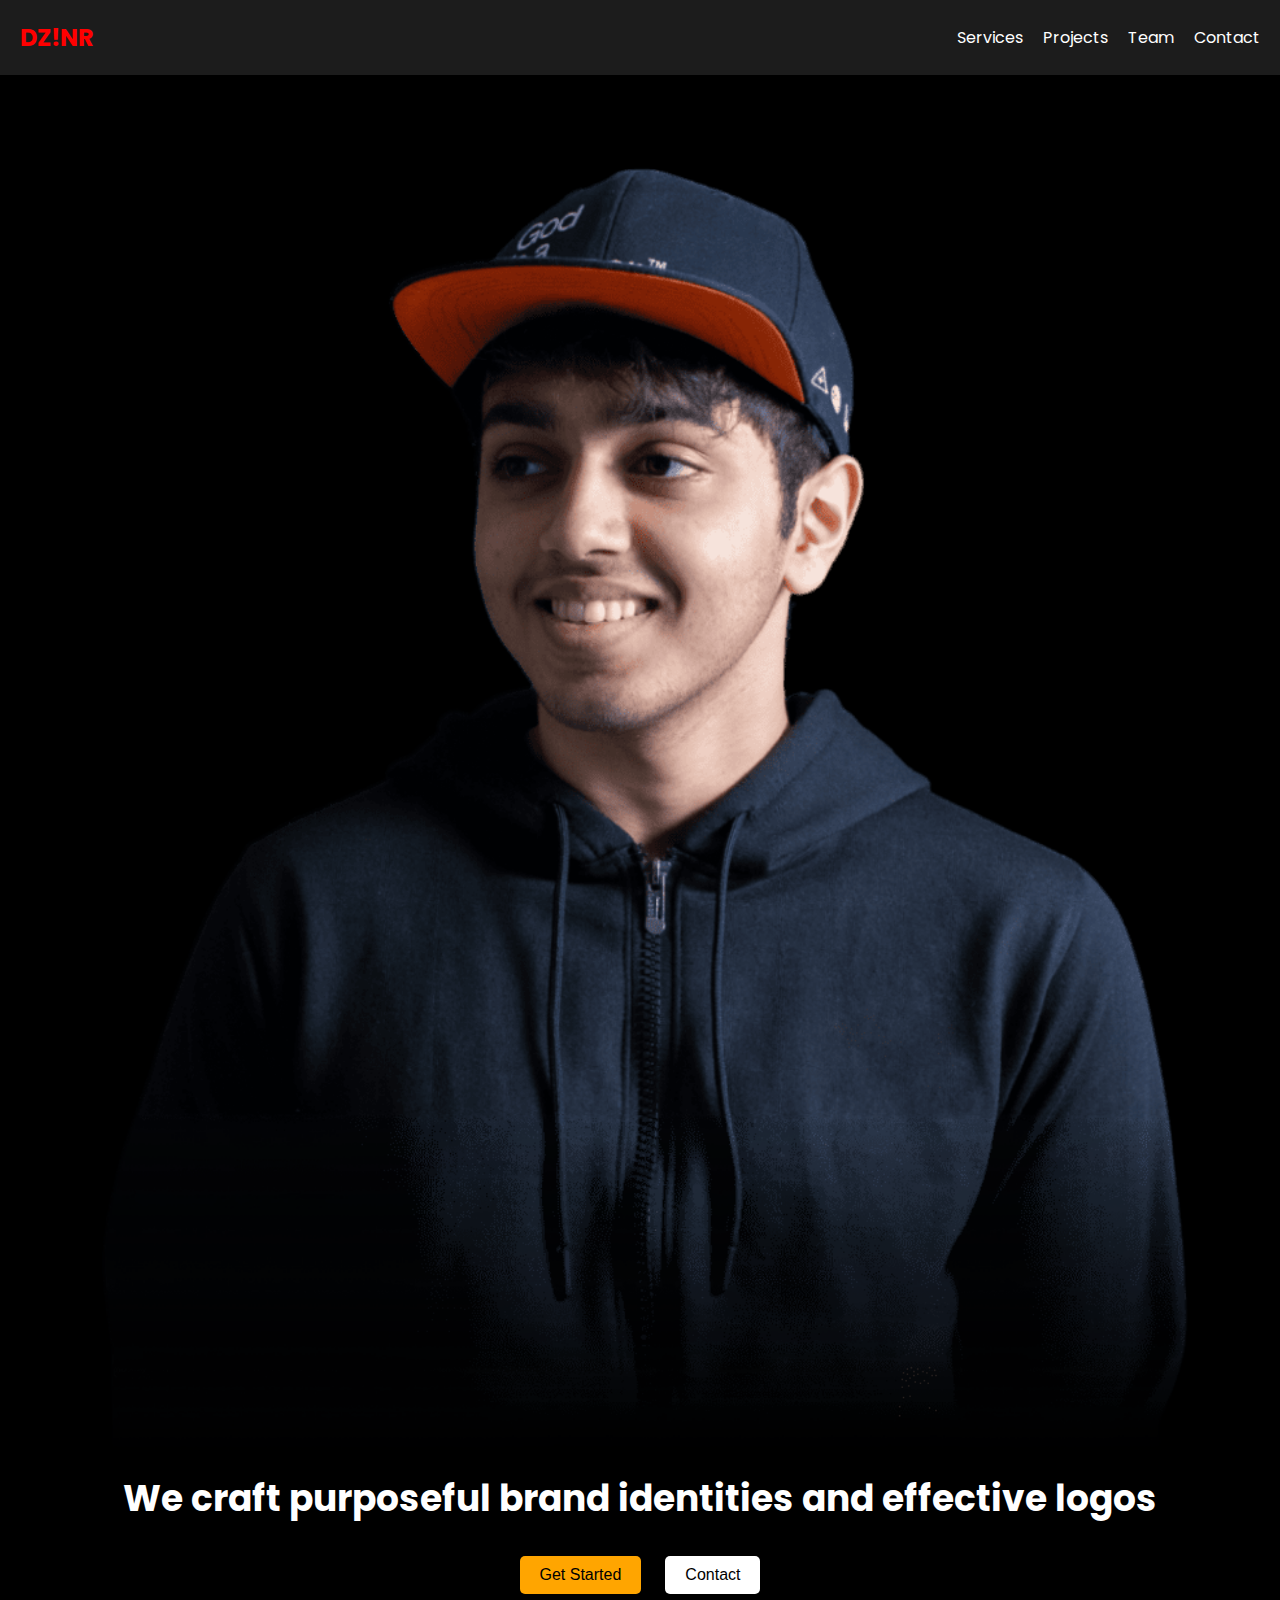
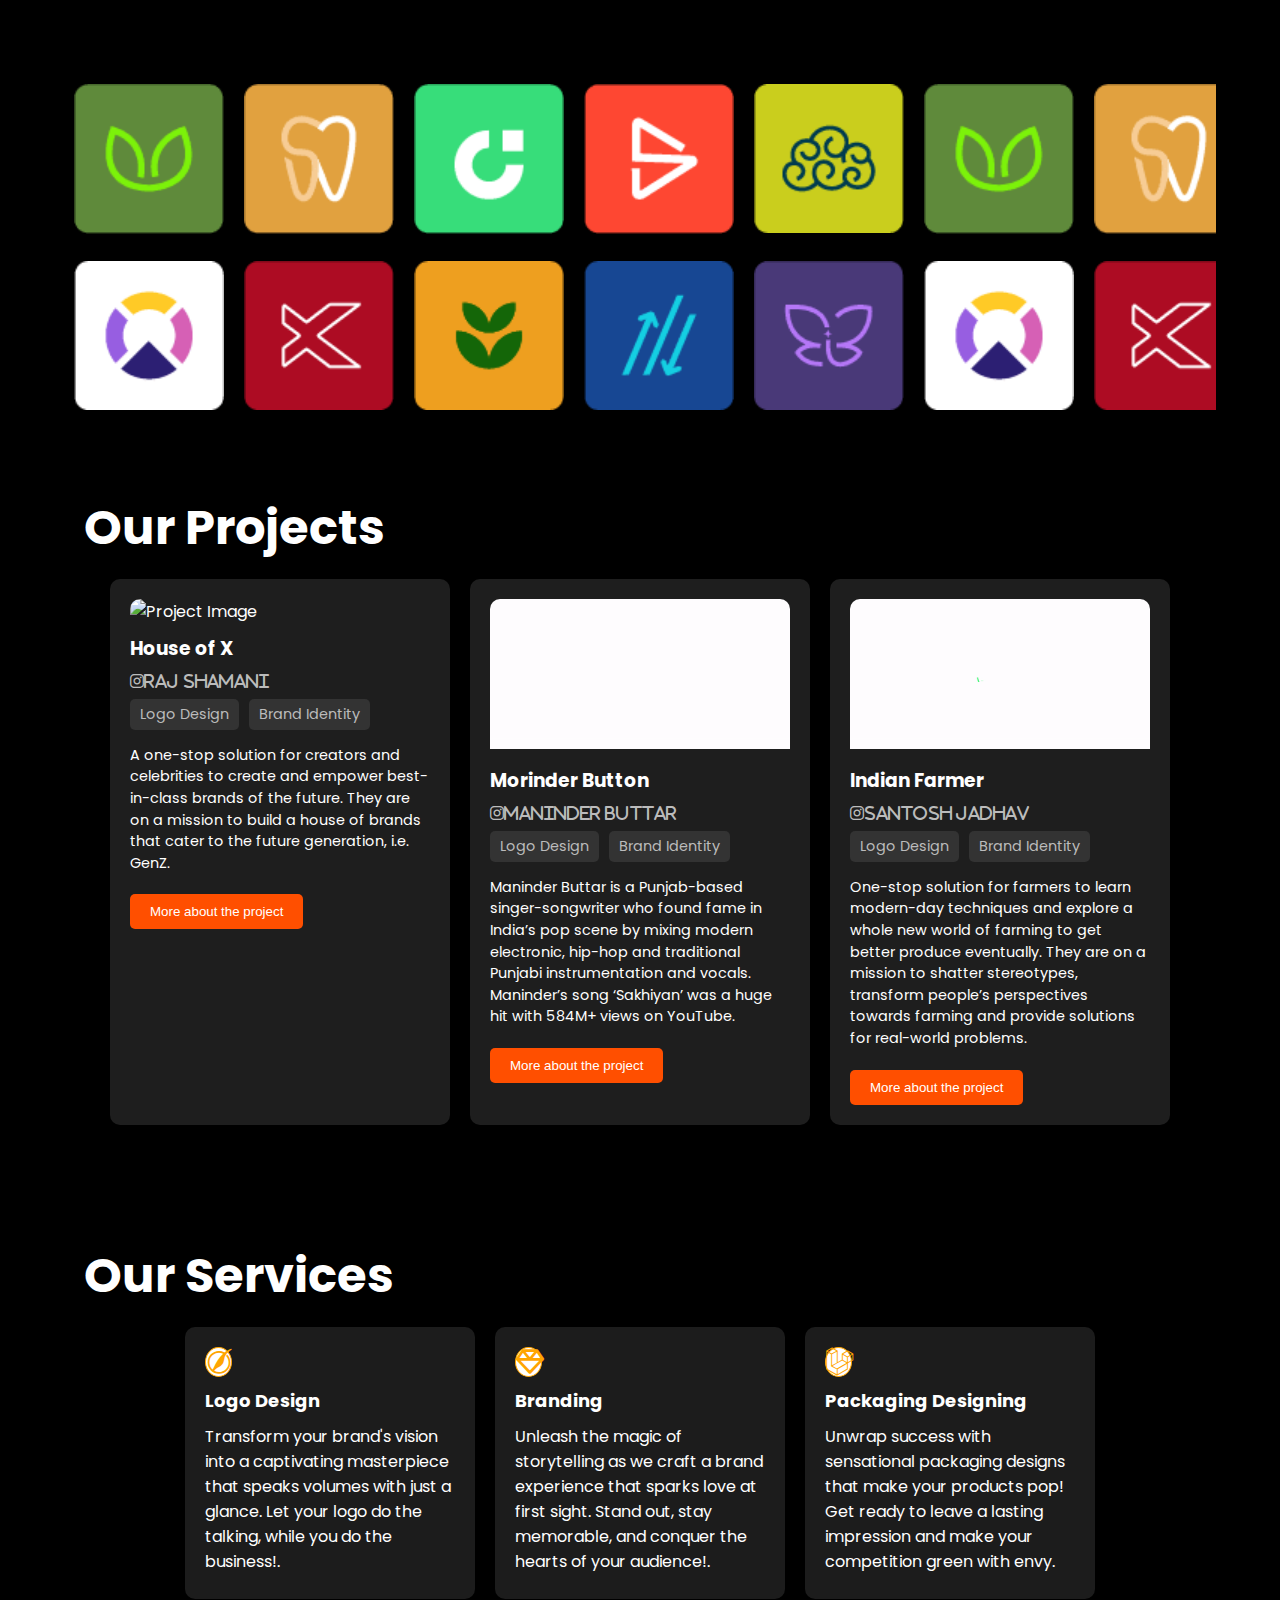
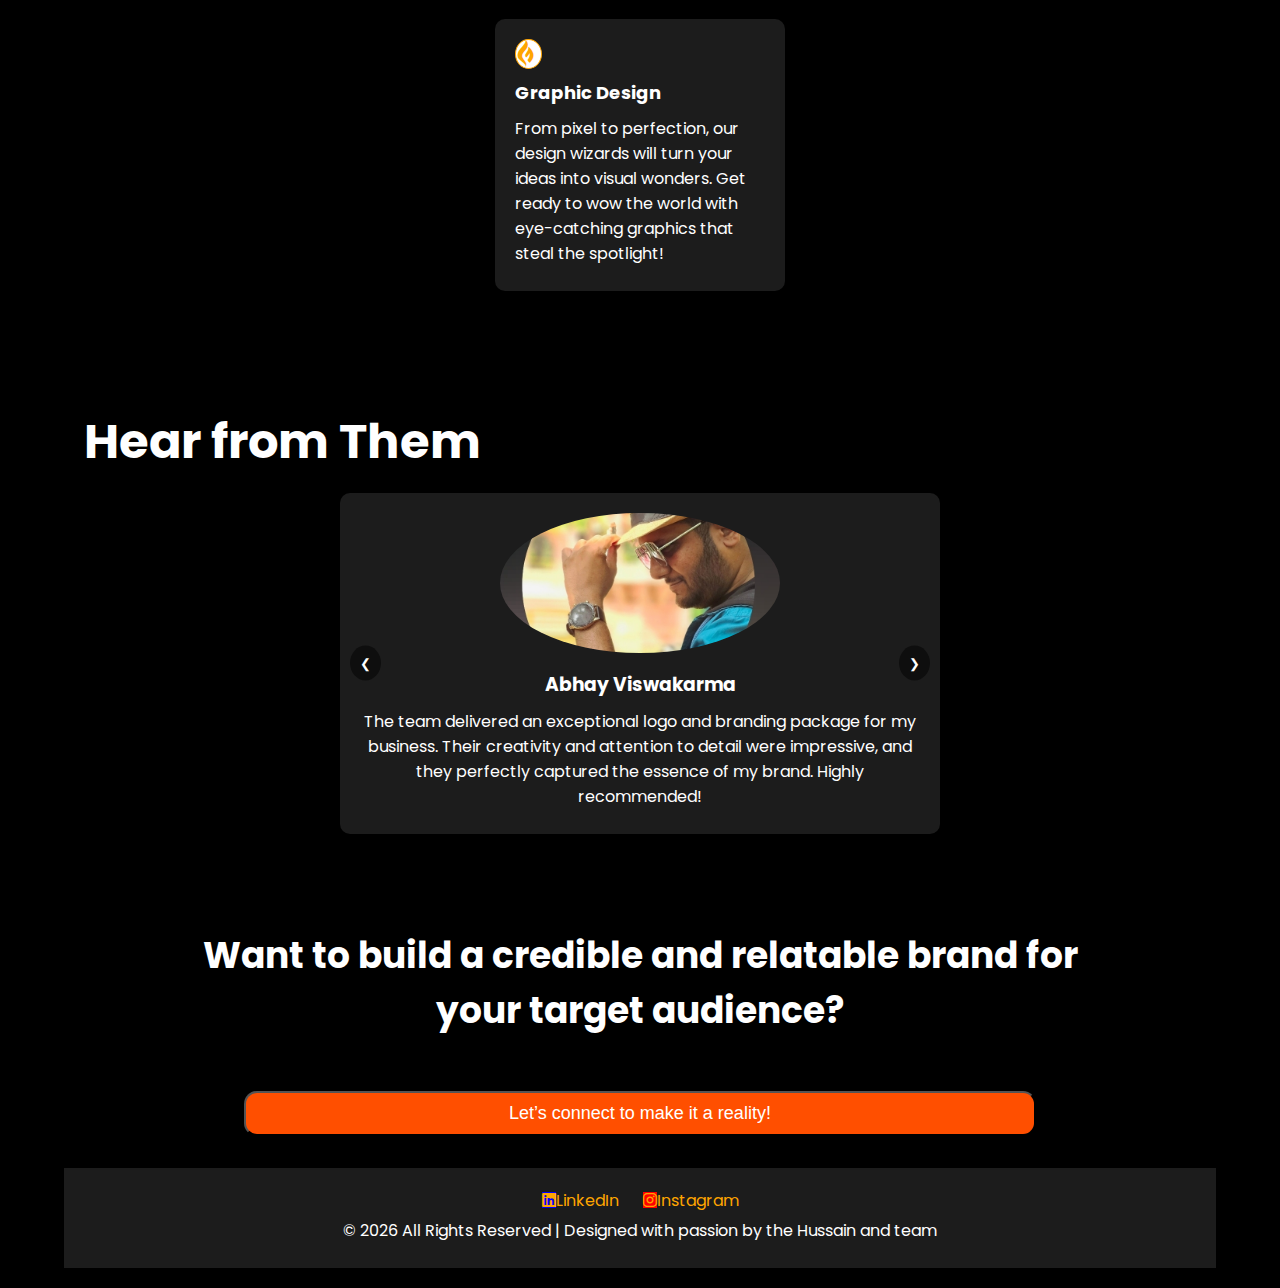
==== commit 8d72aacb: "Add files via upload" ====
--- a/index.html
+++ b/index.html
@@ -35,7 +35,7 @@
         <h1>We craft purposeful brand identities and effective logos</h1>
         <div class="hero-buttons">
             <button class="btn-primary">Get Started</button>
-            <button class="btn-secondary">Contact</button>
+            <button onclick="window.location.href='contact.html';" class="btn-secondary">Contact</button>
         </div>
     </section>
 
@@ -184,7 +184,7 @@
 
     <div class="lastp">
     <h1>Want to build a credible and relatable brand for your target audience?</h1>
-    <button onclicked="contact.html" class="btnls">Let’s connect to make it a reality!</button>
+    <button onclick="window.location.href='contact.html';" class="btnls">Let’s connect to make it a reality!</button>
     </div>
                   
   <!-- Footer Section -->
--- a/css/styles.css
+++ b/css/styles.css
@@ -19,8 +19,8 @@
    font-size: 28px; 
    background-color: white; 
    border-radius: 50%; 
-   width:10%;
    border: 1px solid orange; 
+   width: 10%;
 }
  
 
--- a/css/roll.css
+++ b/css/roll.css
@@ -0,0 +1,66 @@
+/* Carousel Container */
+.carousel {
+    width: 90%;
+    max-width: 1200px;
+    overflow: hidden;
+    margin: 20px auto;
+}
+
+/* Carousel Track Styles */
+.carousel-track {
+    display: flex;
+    width: calc(200%); /* Since we duplicated the items */
+    animation: scroll 20s linear infinite;
+}
+
+.track-left {
+    animation-direction: normal; /* Left to Right */
+}
+
+.track-right {
+    animation-direction: reverse; /* Right to Left */
+}
+
+/* Carousel Item Styles */
+.carousel-item {
+    flex: 0 0 auto;
+    width: 150px;
+    margin: 10px;
+}
+
+.carousel-item img {
+    width: 100%;
+    height: auto;
+    border-radius: 8px;
+    box-shadow: 0 4px 6px rgba(0, 0, 0, 0.1);
+}
+
+/* Keyframes for Scrolling */
+@keyframes scroll {
+    0% {
+        transform: translateX(0);
+    }
+    100% {
+        transform: translateX(-50%);
+    }
+}
+
+/* Pause on Hover */
+.carousel:hover .carousel-track {
+    animation-play-state: paused;
+}
+
+/* Responsive Adjustments */
+@media (max-width: 768px) {
+    .carousel-item {
+        width: 120px;
+        margin: 8px;
+    }
+}
+
+@media (max-width: 480px) {
+    .carousel-item {
+        width: 100px;
+        margin: 5px;
+    }
+}